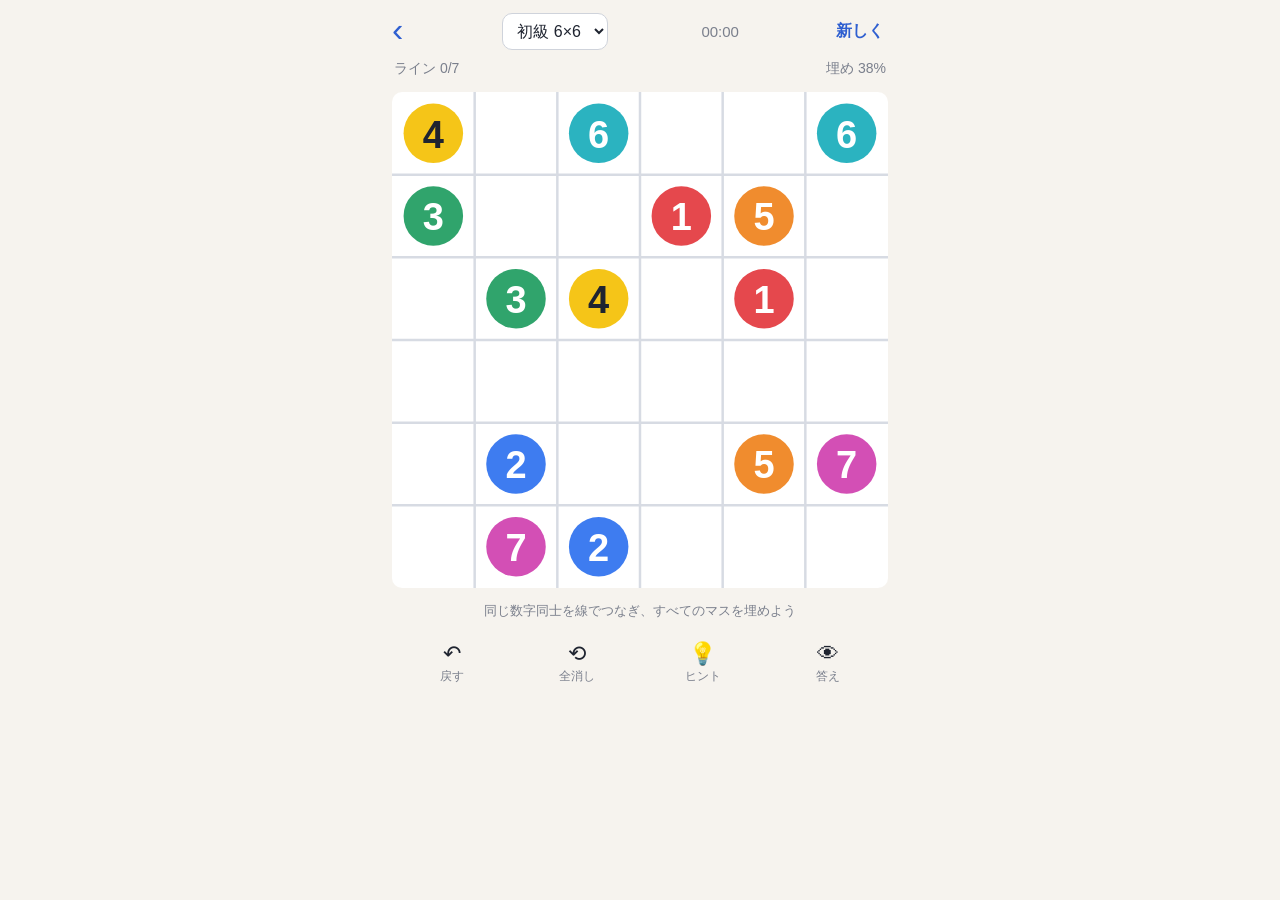
==== link.html @ c4f5f5ea "ナンバーリンク作成" ====
<!doctype html>
<html lang="ja">
<head>
  <meta charset="utf-8">
  <meta name="viewport" content="width=device-width, initial-scale=1, viewport-fit=cover, user-scalable=no">
  <title>ナンバーリンク</title>
  <meta name="theme-color" content="#f6f3ee">
  <meta name="apple-mobile-web-app-capable" content="yes">
  <meta name="mobile-web-app-capable" content="yes">
  <meta name="apple-mobile-web-app-title" content="暇つぶし集">
  <link rel="apple-touch-icon" href="icons/icon-180.png">
  <link rel="manifest" href="manifest.json">
  <link rel="stylesheet" href="style.css">
  <link rel="stylesheet" href="link.css">
</head>
<body>
  <main class="app">
    <header class="top">
      <a href="./" class="back" aria-label="ゲーム一覧へ">‹</a>
      <select id="level" aria-label="難易度">
        <option value="0">入門 5×5</option>
        <option value="1">初級 6×6</option>
        <option value="2">中級 7×7</option>
        <option value="3">上級 8×8</option>
        <option value="4">鬼 9×9</option>
      </select>
      <div class="status">
        <span id="timer">00:00</span>
      </div>
      <button id="restart" class="btn-text">新しく</button>
    </header>

    <div class="progress">
      <span id="lines">ライン 0/0</span>
      <span id="fill">埋め 0%</span>
    </div>

    <svg id="board" class="lboard" xmlns="http://www.w3.org/2000/svg"></svg>

    <p id="note" class="note">同じ数字同士を線でつなぎ、すべてのマスを埋めよう</p>

    <div class="tools">
      <button id="undo" class="tool"><span class="icon">↶</span>戻す</button>
      <button id="clear" class="tool"><span class="icon">⟲</span>全消し</button>
      <button id="hint" class="tool"><span class="icon">💡</span>ヒント</button>
      <button id="answer" class="tool"><span class="icon">👁</span>答え</button>
    </div>
  </main>

  <div id="loading" class="overlay" hidden>
    <div class="dialog" style="max-width:220px">
      <div class="spinner"></div>
      <p style="margin:12px 0 0">問題を作成中…</p>
    </div>
  </div>

  <div id="overlay" class="overlay" hidden>
    <div class="dialog">
      <h2 id="dialogTitle">クリア！</h2>
      <p id="dialogBody"></p>
      <button id="dialogBtn" class="btn-primary">次の問題へ</button>
    </div>
  </div>

  <script src="link-core.js"></script>
  <script src="link.js"></script>
</body>
</html>
---- style.css ----
:root {
  --bg: #f6f3ee;
  --surface: #ffffff;
  --ink: #1f2430;
  --muted: #7a7f8c;
  --line: #cfd3db;
  --line-strong: #1f2430;
  --given: #1f2430;
  --input: #2f5fd0;
  --error: #d23c3c;
  --error-bg: #fbe3e3;
  --peer: #e9edf5;
  --same: #c9d6f2;
  --selected: #a9c0f0;
  --accent: #2f5fd0;
}
@media (prefers-color-scheme: dark) {
  :root {
    --bg: #15171c;
    --surface: #1e2129;
    --ink: #e8eaf0;
    --muted: #8b90a0;
    --line: #3a3f4c;
    --line-strong: #c3c7d2;
    --given: #e8eaf0;
    --input: #7fa2ff;
    --error: #ff7070;
    --error-bg: #4a2427;
    --peer: #262a35;
    --same: #2f3b5a;
    --selected: #3b4f80;
    --accent: #7fa2ff;
  }
}

* { box-sizing: border-box; -webkit-tap-highlight-color: transparent; }
html, body { margin: 0; height: 100%; }
body {
  background: var(--bg);
  color: var(--ink);
  font-family: -apple-system, BlinkMacSystemFont, "Hiragino Sans", "Noto Sans JP", sans-serif;
  touch-action: manipulation;        /* ダブルタップ拡大を防ぐ */
  -webkit-user-select: none;
  user-select: none;
  overscroll-behavior: none;
}
button, select { font: inherit; color: inherit; }

.app {
  max-width: 520px;
  margin: 0 auto;
  min-height: 100%;
  padding: calc(env(safe-area-inset-top) + 12px) 12px calc(env(safe-area-inset-bottom) + 16px);
  display: flex;
  flex-direction: column;
  gap: 14px;
}

/* ヘッダー */
.top { display: flex; align-items: center; justify-content: space-between; gap: 8px; }
.top select {
  background: var(--surface);
  border: 1px solid var(--line);
  border-radius: 10px;
  padding: 8px 10px;
}
.status { display: flex; gap: 12px; color: var(--muted); font-variant-numeric: tabular-nums; font-size: 15px; }
.btn-text { background: none; border: none; color: var(--accent); font-weight: 600; padding: 8px 4px; }

.offline { margin: -6px 0 0; font-size: 12px; color: var(--muted); text-align: center; }
.offline.ok { color: #2e9e5b; }
.offline.warn { color: var(--error); }

/* 盤面 */
.board {
  display: grid;
  grid-template-columns: repeat(9, 1fr);
  grid-template-rows: repeat(9, 1fr);   /* 数字のない行がつぶれないように */
  aspect-ratio: 1;
  width: 100%;
  background: var(--surface);
  border: 2px solid var(--line-strong);
  border-radius: 6px;
  overflow: hidden;
}
.cell {
  position: relative;
  min-width: 0; min-height: 0;
  display: flex; align-items: center; justify-content: center;
  border-right: 1px solid var(--line);
  border-bottom: 1px solid var(--line);
  font-size: clamp(20px, 6.5vw, 32px);
  font-variant-numeric: tabular-nums;
  color: var(--input);
  cursor: pointer;
}
.cell:nth-child(9n) { border-right: none; }
.cell:nth-child(n+73) { border-bottom: none; }
.cell.box-r { border-right: 2px solid var(--line-strong); }
.cell.box-b { border-bottom: 2px solid var(--line-strong); }
.cell.given { color: var(--given); font-weight: 600; }
.cell.peer { background: var(--peer); }
.cell.same { background: var(--same); }
.cell.selected { background: var(--selected); }
.cell.error { color: var(--error); }
.cell.error:not(.selected) { background: var(--error-bg); }
.cell.flash { animation: flash .5s ease; }
@keyframes flash { 50% { background: var(--same); } }

.notes {
  position: absolute; inset: 1px;
  display: grid; grid-template-columns: repeat(3, 1fr); grid-template-rows: repeat(3, 1fr);
  font-size: clamp(8px, 2.4vw, 12px);
  color: var(--muted);
  line-height: 1;
}
.notes span { display: flex; align-items: center; justify-content: center; }
.notes span.hl { color: var(--accent); font-weight: 700; }

/* ツール */
.tools { display: grid; grid-template-columns: repeat(4, 1fr); gap: 6px; }
.tool {
  position: relative;
  display: flex; flex-direction: column; align-items: center; gap: 2px;
  background: none; border: none; padding: 6px 0;
  font-size: 12px; color: var(--muted);
}
.tool .icon { font-size: 22px; color: var(--ink); line-height: 1.1; }
.tool.on .icon, .tool.on { color: var(--accent); }
.badge {
  position: absolute; top: 0; right: 18%;
  font-size: 9px; padding: 1px 4px; border-radius: 6px;
  background: var(--line); color: var(--ink);
}
.tool.on .badge { background: var(--accent); color: var(--surface); }

/* 数字パッド */
.pad { display: grid; grid-template-columns: repeat(9, 1fr); gap: 4px; }
.num {
  display: flex; flex-direction: column; align-items: center;
  background: none; border: none; padding: 4px 0;
  font-size: clamp(26px, 8vw, 36px); color: var(--accent);
}
.num small { font-size: 11px; color: var(--muted); }
.num:disabled { visibility: hidden; }
.num:active { transform: scale(.9); }

/* ダイアログ */
.overlay {
  position: fixed; inset: 0; background: rgba(0,0,0,.4);
  display: flex; align-items: center; justify-content: center; padding: 24px;
}
.overlay[hidden] { display: none; }
.dialog {
  background: var(--surface); border-radius: 16px; padding: 24px;
  width: 100%; max-width: 320px; text-align: center;
}
.dialog h2 { margin: 0 0 8px; }
.dialog p { color: var(--muted); white-space: pre-line; margin: 0 0 20px; line-height: 1.6; }
.loading .dialog { max-width: 220px; }
.loading .dialog p { margin: 12px 0 0; }
.spinner {
  width: 36px; height: 36px; margin: 0 auto;
  border: 4px solid var(--line); border-top-color: var(--accent);
  border-radius: 50%; animation: spin .8s linear infinite;
}
@keyframes spin { to { transform: rotate(360deg); } }
.btn-primary {
  width: 100%; padding: 12px; border: none; border-radius: 10px;
  background: var(--accent); color: var(--surface); font-weight: 700;
}

/* ゲーム一覧へ戻るボタン（全ゲーム共通） */
.back {
  font-size: 34px; line-height: 1; color: var(--accent);
  text-decoration: none; padding: 0 6px 4px 0;
}
---- link.css ----
/* ===== ナンバーリンク 固有のスタイル（共通部分は style.css） ===== */
:root { --grid: #d7dbe3; --board: #ffffff; }
@media (prefers-color-scheme: dark) {
  :root { --grid: #333948; --board: #1a1d24; }
}

.progress {
  display: flex; justify-content: space-between;
  font-size: 14px; color: var(--muted);
  font-variant-numeric: tabular-nums;
  margin: -4px 2px 0;
}

.lboard {
  width: 100%;
  aspect-ratio: 1;
  background: var(--board);
  border-radius: 10px;
  touch-action: none;           /* なぞっている間に画面がスクロールしないように */
  display: block;
}
.lboard .gl { stroke: var(--grid); stroke-width: 0.03; }
.lboard text {
  font-family: -apple-system, BlinkMacSystemFont, "Hiragino Sans", sans-serif;
  font-weight: 800;
  pointer-events: none;
}

.note { margin: 0; font-size: 13px; color: var(--muted); text-align: center; min-height: 1.5em; }
.note.warn { color: var(--error); }

.spinner {
  width: 36px; height: 36px; margin: 0 auto;
  border: 4px solid var(--line); border-top-color: var(--accent);
  border-radius: 50%; animation: spin .8s linear infinite;
}
@keyframes spin { to { transform: rotate(360deg); } }
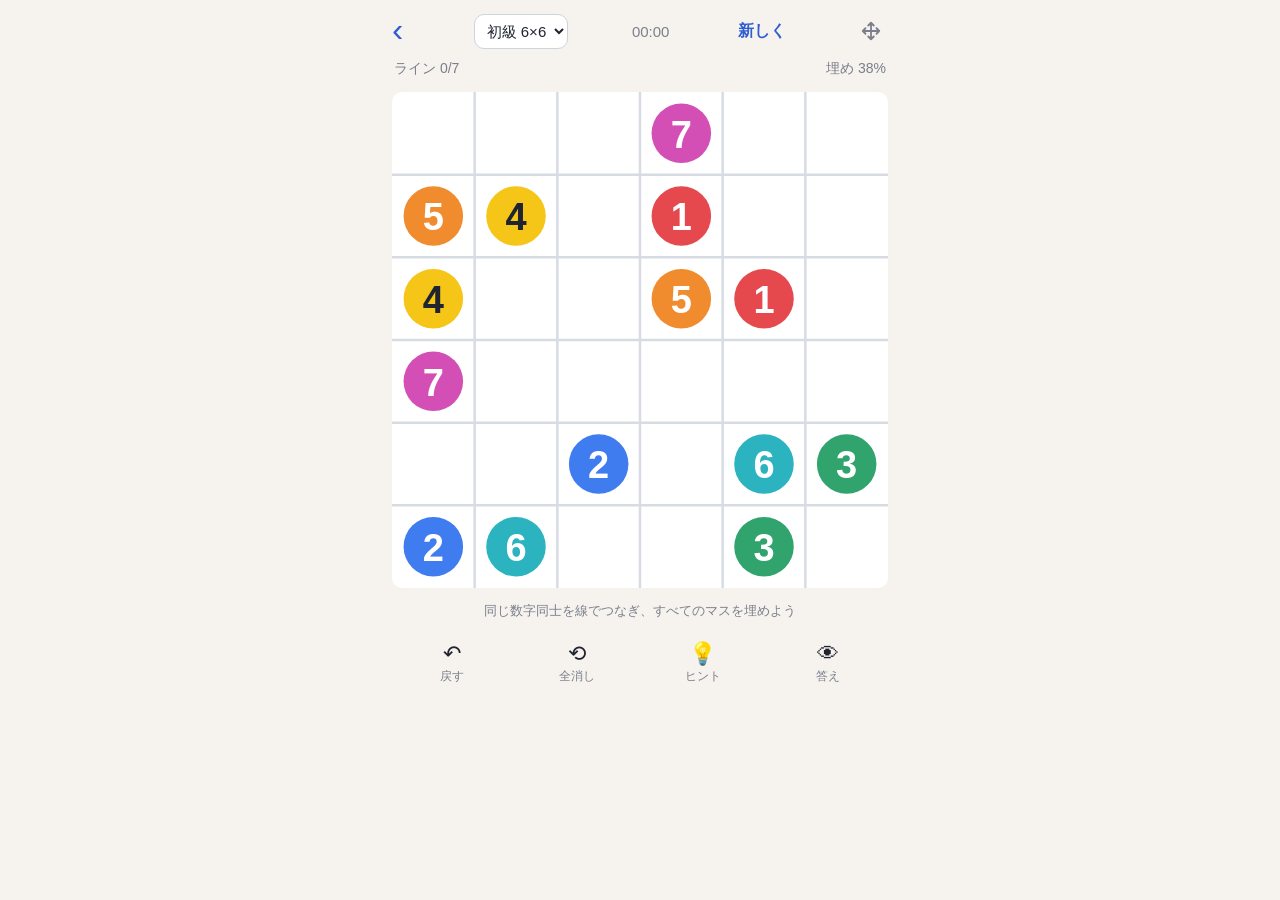
==== commit 9a3a4d86: "レイアウト調整可能に" ====
--- a/link.html
+++ b/link.html
@@ -13,7 +13,7 @@
   <link rel="stylesheet" href="style.css">
   <link rel="stylesheet" href="link.css">
 </head>
-<body>
+<body data-game="link">
   <main class="app">
     <header class="top">
       <a href="./" class="back" aria-label="ゲーム一覧へ">‹</a>
@@ -63,6 +63,7 @@
   </div>
 
   <script src="link-core.js"></script>
+  <script src="layout.js"></script>
   <script src="link.js"></script>
 </body>
 </html>
--- a/style.css
+++ b/style.css
@@ -175,3 +175,49 @@
   font-size: 34px; line-height: 1; color: var(--accent);
   text-decoration: none; padding: 0 6px 4px 0;
 }
+
+/* ===== 配置の調整（layout.js） ===== */
+.app { transform-origin: top center; position: relative; }
+body.moved { position: fixed; inset: 0; overflow: hidden; }
+body.moved .app { min-height: 0; }
+.layout-btn {
+  flex: none; display: flex; align-items: center; justify-content: center;
+  width: 34px; height: 34px; padding: 0; border: none; border-radius: 10px;
+  background: none; color: var(--muted);
+}
+body.layout-editing .layout-btn { background: var(--accent); color: var(--surface); position: relative; z-index: 60; }
+.layout-cover {
+  display: none; position: absolute; inset: 0; z-index: 50;
+  border: 2px dashed var(--accent); border-radius: 14px;
+  background: color-mix(in srgb, var(--accent) 8%, transparent);
+  touch-action: none; align-items: center; justify-content: center; text-align: center;
+}
+.layout-cover span {
+  background: var(--accent); color: var(--surface); font-size: 13px; font-weight: 700;
+  padding: 8px 14px; border-radius: 999px; line-height: 1.5;
+}
+body.layout-editing .layout-cover { display: flex; }
+.layout-panel {
+  position: fixed; left: 8px; right: 8px; bottom: calc(env(safe-area-inset-bottom) + 8px);
+  max-width: 520px; margin: 0 auto; z-index: 100;
+  background: var(--surface); border-radius: 16px; padding: 12px 14px;
+  box-shadow: 0 6px 24px rgba(0,0,0,.18);
+  display: grid; gap: 10px;
+}
+.layout-panel[hidden] { display: none; }
+.lp-row { display: flex; align-items: center; gap: 10px; }
+.lp-row input { flex: 1; accent-color: var(--accent); }
+.lp-label { font-size: 13px; color: var(--muted); }
+.lp-pct { width: 3em; text-align: right; font-variant-numeric: tabular-nums; font-size: 13px; }
+.lp-btns button {
+  flex: 1; padding: 9px 0; border: 1px solid var(--line); border-radius: 10px;
+  background: none; font-size: 13px; font-weight: 600;
+}
+.lp-btns .lp-done { background: var(--accent); border-color: var(--accent); color: var(--surface); }
+
+/* ヘッダーの文字を折り返さない */
+.top > * { white-space: nowrap; }
+.top select { min-width: 0; flex: 0 1 auto; text-overflow: ellipsis; }
+.top .status { gap: 8px; }
+.top select { font-size: 15px; padding: 7px 4px 7px 8px; }
+.top { gap: 6px; }
